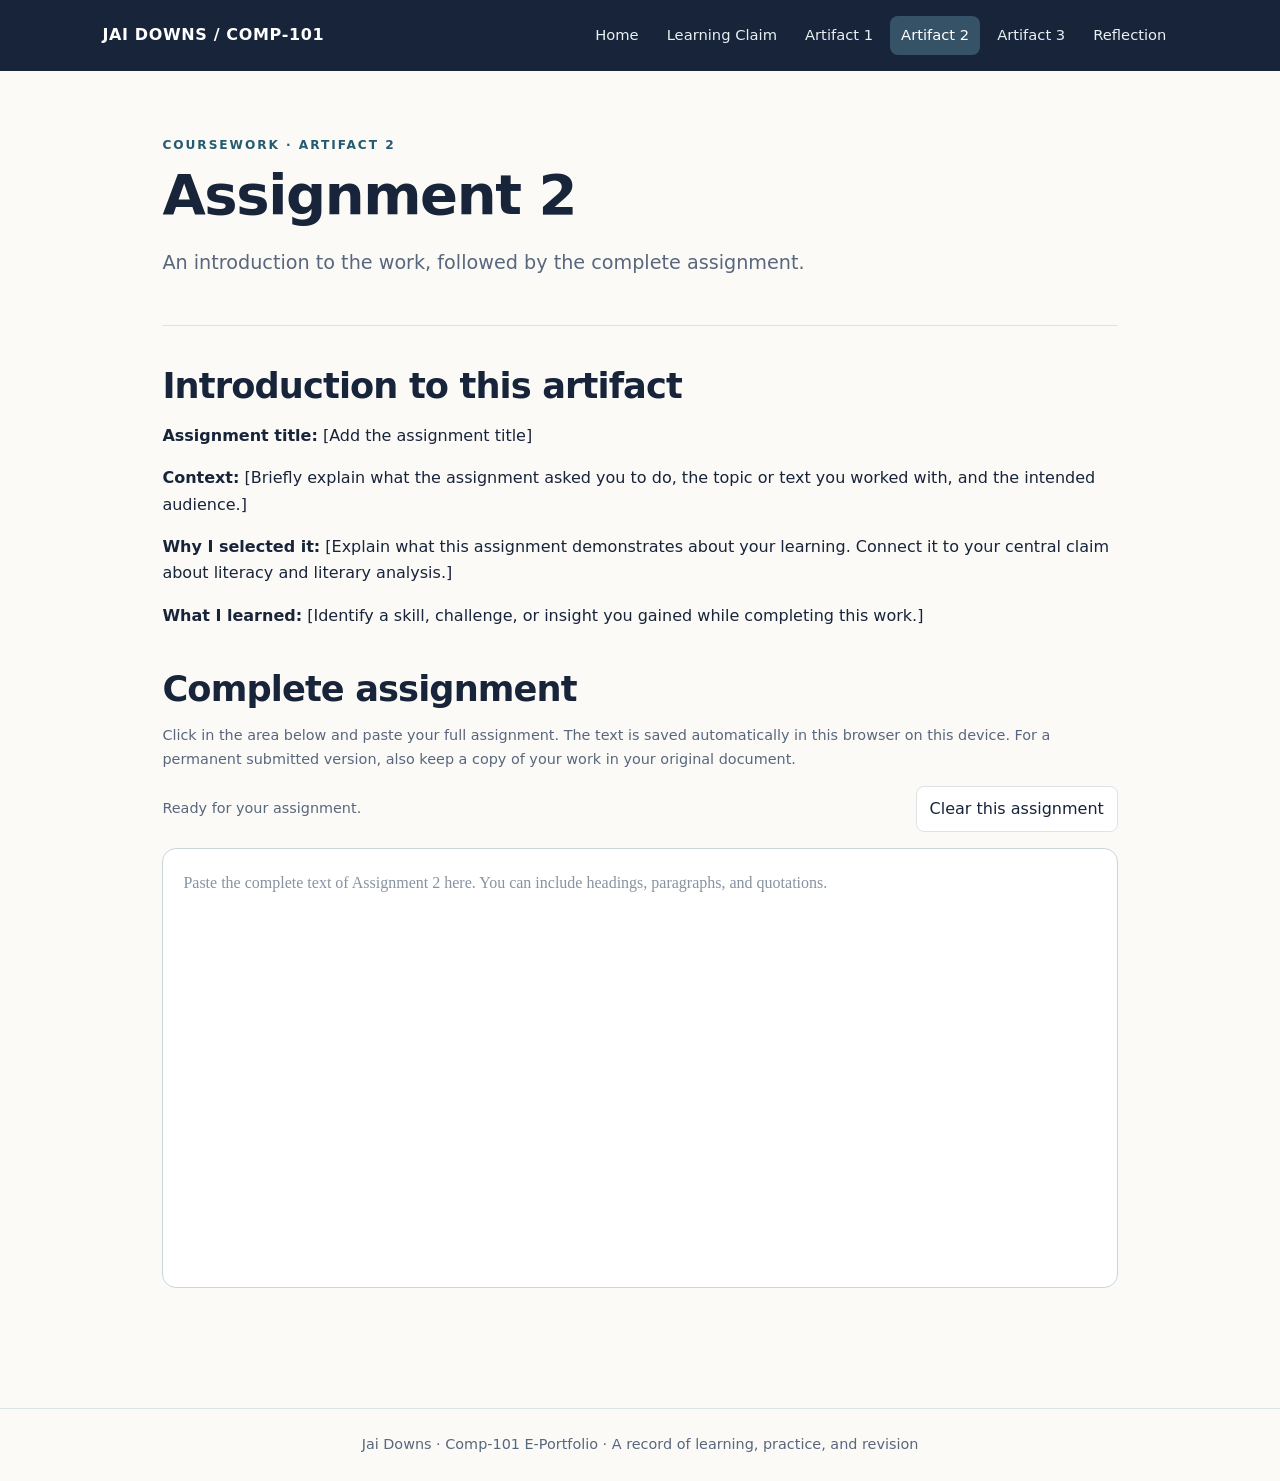
==== artifact2.html @ 9df4c360 "Add files via upload" ====
<!doctype html>
<html lang="en">
<head>
<meta charset="utf-8"><meta name="viewport" content="width=device-width, initial-scale=1">
<meta name="description" content="Jai Downs' Comp-101 learning portfolio">
<title>Assignment 2 | Jai Downs — Comp-101 E-Portfolio</title>
<link rel="stylesheet" href="styles.css">
<script defer src="portfolio.js"></script>
</head>
<body>
<a class="skip-link" href="#main">Skip to content</a>
<header><div class="nav-wrap"><a class="brand" href="index.html">JAI DOWNS / COMP-101</a><nav aria-label="Main navigation"><a href="index.html">Home</a><a href="claim.html">Learning Claim</a><a href="artifact1.html">Artifact 1</a><a href="artifact2.html" aria-current="page">Artifact 2</a><a href="artifact3.html">Artifact 3</a><a href="reflection.html">Reflection</a></nav></div></header>
<main id="main">
<div class="page-head"><div class="eyebrow">Coursework · Artifact 2</div><h1>Assignment 2</h1><p class="lead">An introduction to the work, followed by the complete assignment.</p></div>
<section class="section">
<h2>Introduction to this artifact</h2>
<p><strong>Assignment title:</strong> [Add the assignment title]</p>
<p><strong>Context:</strong> [Briefly explain what the assignment asked you to do, the topic or text you worked with, and the intended audience.]</p>
<p><strong>Why I selected it:</strong> [Explain what this assignment demonstrates about your learning. Connect it to your central claim about literacy and literary analysis.]</p>
<p><strong>What I learned:</strong> [Identify a skill, challenge, or insight you gained while completing this work.]</p>
</section>
<section class="section">
<h2>Complete assignment</h2>
<p class="note">Click in the area below and paste your full assignment. The text is saved automatically in this browser on this device. For a permanent submitted version, also keep a copy of your work in your original document.</p>
<div class="editor-tools"><span class="note" id="status-2" aria-live="polite">Ready for your assignment.</span><button class="small-button" type="button" data-clear="artifact2">Clear this assignment</button></div>
<div class="editor" contenteditable="true" role="textbox" aria-label="Paste the full text of assignment 2 here" aria-multiline="true" data-editor="artifact2" data-placeholder="Paste the complete text of Assignment 2 here. You can include headings, paragraphs, and quotations."></div>
</section>
</main>
<footer>Jai Downs · Comp-101 E-Portfolio · A record of learning, practice, and revision</footer>
</body></html>
---- styles.css ----
:root{
  --ink:#17243a; --muted:#58677d; --paper:#fbfaf7; --card:#ffffff;
  --accent:#245b70; --accent2:#d9e9e8; --line:#dce3e5; --warm:#f0e8dc;
  --shadow:0 14px 36px rgba(23,36,58,.08);
}
*{box-sizing:border-box}
html{scroll-behavior:smooth}
body{margin:0;background:var(--paper);color:var(--ink);font:16px/1.65 system-ui,-apple-system,BlinkMacSystemFont,"Segoe UI",sans-serif}
a{color:var(--accent)}
.skip-link{position:absolute;left:-9999px;top:auto}
.skip-link:focus{left:1rem;top:1rem;background:white;padding:.7rem;z-index:10}
header{background:var(--ink);color:white}
.nav-wrap{max-width:1120px;margin:auto;padding:1rem 1.4rem;display:flex;align-items:center;justify-content:space-between;gap:1rem;flex-wrap:wrap}
.brand{font-weight:800;letter-spacing:.04em;color:white;text-decoration:none}
nav{display:flex;gap:.35rem;flex-wrap:wrap}
nav a{color:#e8f0f2;text-decoration:none;padding:.45rem .7rem;border-radius:8px;font-size:.92rem}
nav a:hover,nav a[aria-current="page"]{background:#365267;color:white}
main{max-width:1000px;margin:0 auto;padding:3rem 1.4rem 5rem}
.eyebrow{text-transform:uppercase;letter-spacing:.16em;font-size:.76rem;font-weight:800;color:var(--accent)}
h1,h2,h3{line-height:1.16;letter-spacing:-.025em}
h1{font-size:clamp(2.4rem,6vw,4.7rem);margin:.5rem 0 1rem}
h2{font-size:clamp(1.55rem,3vw,2.2rem);margin:0 0 .8rem}
h3{font-size:1.15rem;margin:0 0 .55rem}
.lead{font-size:1.2rem;max-width:720px;color:var(--muted)}
.hero{padding:3.3rem 0 2.8rem}
.hero-panel{background:linear-gradient(135deg,var(--accent2),#f4eee5);border-radius:24px;padding:clamp(1.5rem,5vw,3.2rem);box-shadow:var(--shadow)}
.hero-panel p{max-width:690px}
.actions{display:flex;gap:.8rem;flex-wrap:wrap;margin-top:1.5rem}
.button{display:inline-block;background:var(--accent);color:white;text-decoration:none;padding:.75rem 1.1rem;border-radius:10px;font-weight:700}
.button.secondary{background:white;color:var(--accent);border:1px solid var(--line)}
.grid{display:grid;grid-template-columns:repeat(2,minmax(0,1fr));gap:1rem;margin:1.5rem 0}
.card{background:var(--card);border:1px solid var(--line);border-radius:16px;padding:1.35rem;box-shadow:var(--shadow)}
.card p{color:var(--muted);margin-bottom:0}
.section{margin:2.5rem 0}
.callout{border-left:4px solid var(--accent);background:#eef4f3;padding:1rem 1.2rem;border-radius:0 12px 12px 0}
.meta{color:var(--muted);font-size:.92rem}
.page-head{padding:1rem 0 1.7rem;border-bottom:1px solid var(--line);margin-bottom:2rem}
.page-head h1{font-size:clamp(2.1rem,5vw,3.5rem)}
.editor{width:100%;min-height:440px;background:white;border:1px solid #cbd6d9;border-radius:14px;padding:1.25rem;font:1rem/1.75 Georgia,serif;color:#263449;white-space:pre-wrap;overflow-wrap:anywhere;outline:none}
.editor:focus{border-color:var(--accent);box-shadow:0 0 0 3px rgba(36,91,112,.12)}
.editor:empty:before{content:attr(data-placeholder);color:#8793a1}
.editor-tools{display:flex;align-items:center;justify-content:space-between;gap:1rem;flex-wrap:wrap;margin:.75rem 0 1rem}
.small-button{border:1px solid var(--line);background:white;color:var(--ink);padding:.55rem .8rem;border-radius:8px;cursor:pointer;font:inherit}
.small-button:hover{border-color:var(--accent)}
.note{font-size:.9rem;color:var(--muted)}
.prompt-list{padding-left:1.2rem}
.prompt-list li{margin:.45rem 0}
footer{border-top:1px solid var(--line);padding:1.5rem;text-align:center;color:var(--muted);font-size:.9rem}
@media(max-width:680px){.grid{grid-template-columns:1fr}.nav-wrap{align-items:flex-start}nav{width:100%}nav a{font-size:.84rem;padding:.4rem .5rem}main{padding-top:2rem}}
@media print{header,footer,.editor-tools,.actions{display:none!important}body{background:white}.card,.hero-panel{box-shadow:none}}
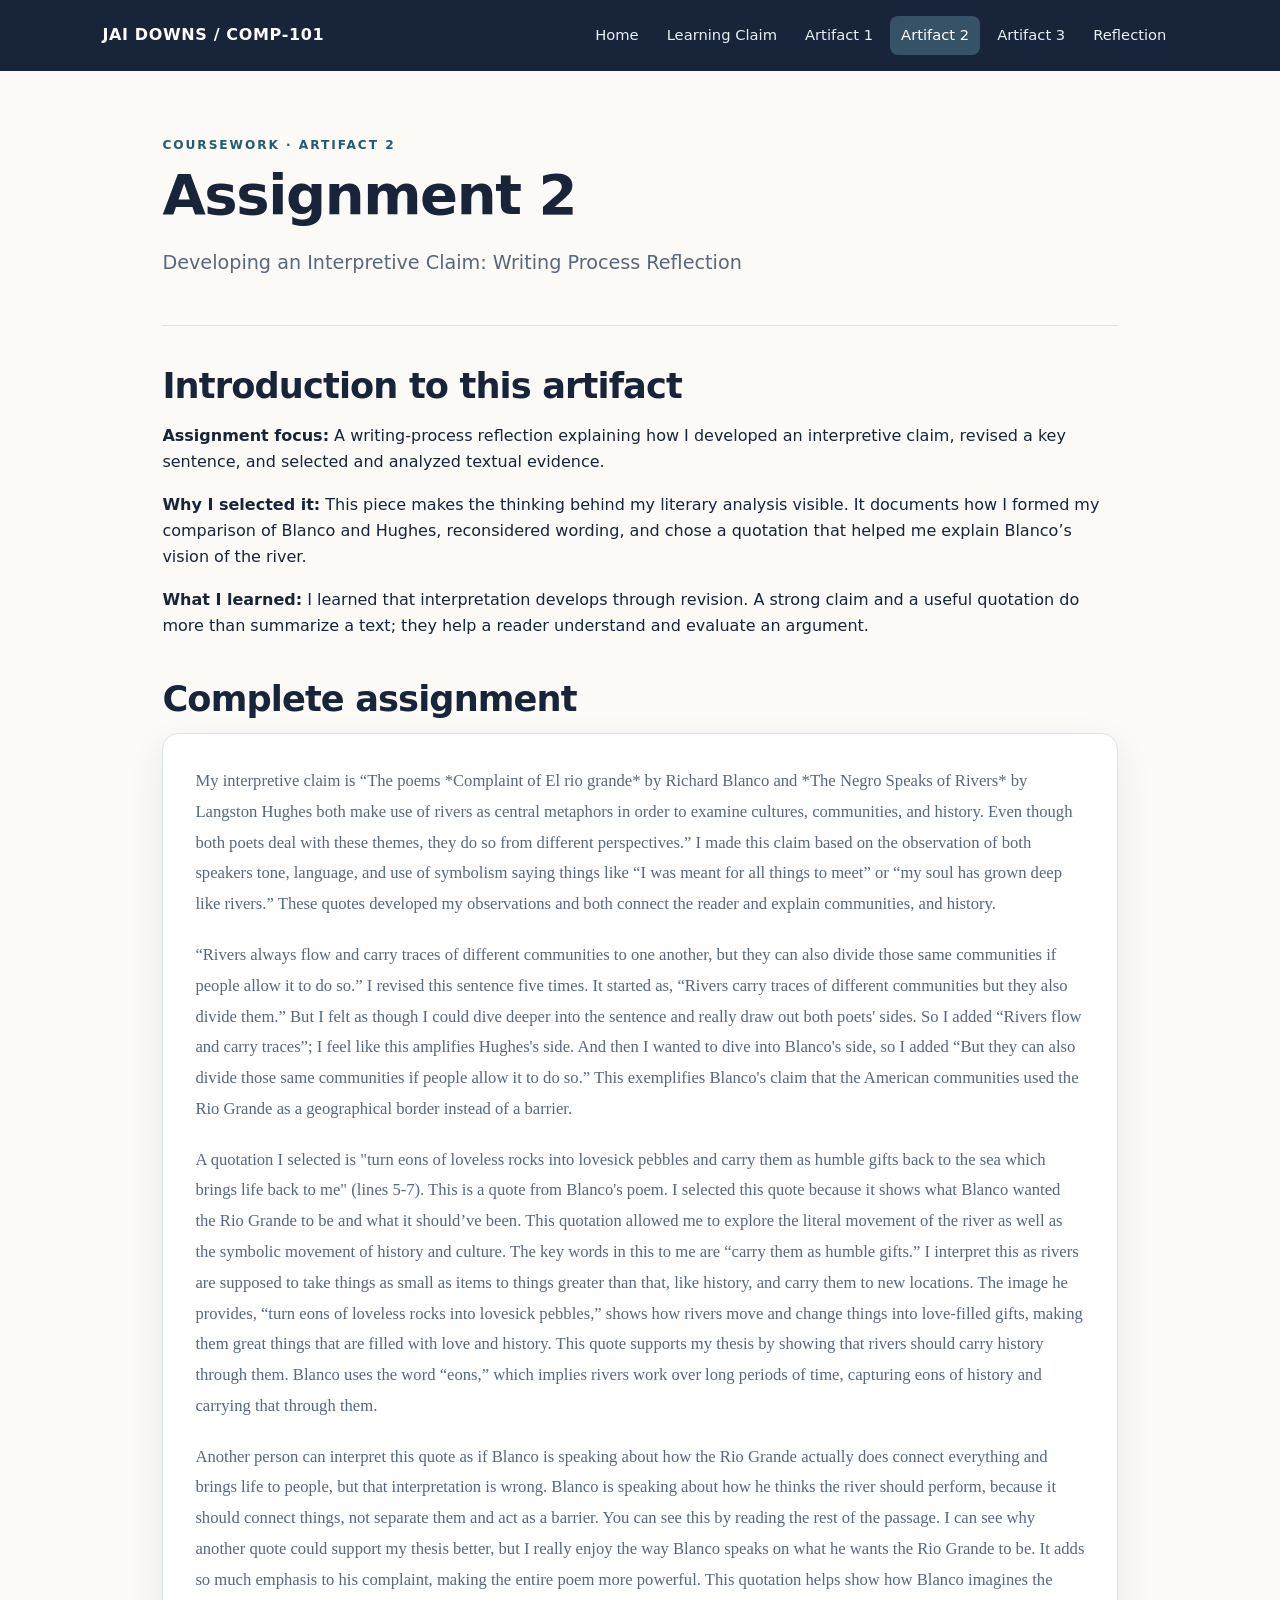
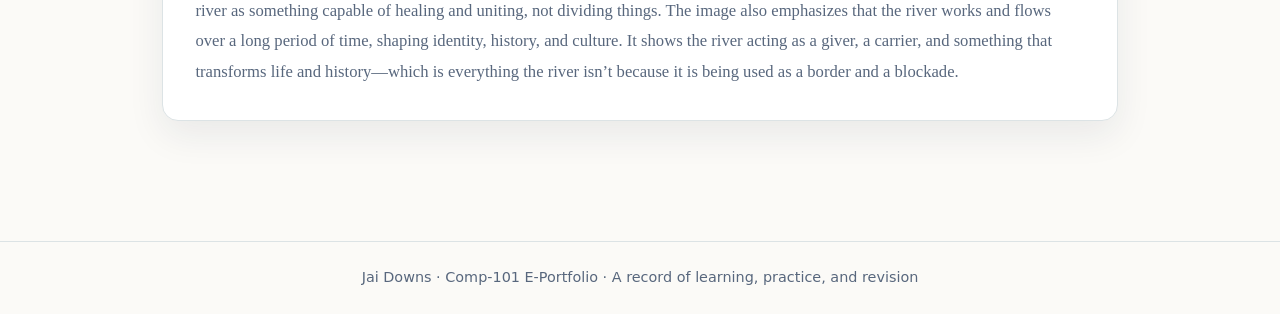
==== commit 68ca8fd6: "Add files via upload" ====
--- a/artifact2.html
+++ b/artifact2.html
@@ -5,26 +5,27 @@
 <meta name="description" content="Jai Downs' Comp-101 learning portfolio">
 <title>Assignment 2 | Jai Downs — Comp-101 E-Portfolio</title>
 <link rel="stylesheet" href="styles.css">
-<script defer src="portfolio.js"></script>
 </head>
 <body>
 <a class="skip-link" href="#main">Skip to content</a>
 <header><div class="nav-wrap"><a class="brand" href="index.html">JAI DOWNS / COMP-101</a><nav aria-label="Main navigation"><a href="index.html">Home</a><a href="claim.html">Learning Claim</a><a href="artifact1.html">Artifact 1</a><a href="artifact2.html" aria-current="page">Artifact 2</a><a href="artifact3.html">Artifact 3</a><a href="reflection.html">Reflection</a></nav></div></header>
 <main id="main">
-<div class="page-head"><div class="eyebrow">Coursework · Artifact 2</div><h1>Assignment 2</h1><p class="lead">An introduction to the work, followed by the complete assignment.</p></div>
+<div class="page-head"><div class="eyebrow">Coursework · Artifact 2</div><h1>Assignment 2</h1><p class="lead">Developing an Interpretive Claim: Writing Process Reflection</p></div>
 <section class="section">
 <h2>Introduction to this artifact</h2>
-<p><strong>Assignment title:</strong> [Add the assignment title]</p>
-<p><strong>Context:</strong> [Briefly explain what the assignment asked you to do, the topic or text you worked with, and the intended audience.]</p>
-<p><strong>Why I selected it:</strong> [Explain what this assignment demonstrates about your learning. Connect it to your central claim about literacy and literary analysis.]</p>
-<p><strong>What I learned:</strong> [Identify a skill, challenge, or insight you gained while completing this work.]</p>
+<p><strong>Assignment focus:</strong> A writing-process reflection explaining how I developed an interpretive claim, revised a key sentence, and selected and analyzed textual evidence.</p>
+<p><strong>Why I selected it:</strong> This piece makes the thinking behind my literary analysis visible. It documents how I formed my comparison of Blanco and Hughes, reconsidered wording, and chose a quotation that helped me explain Blanco’s vision of the river.</p>
+<p><strong>What I learned:</strong> I learned that interpretation develops through revision. A strong claim and a useful quotation do more than summarize a text; they help a reader understand and evaluate an argument.</p>
 </section>
 <section class="section">
 <h2>Complete assignment</h2>
-<p class="note">Click in the area below and paste your full assignment. The text is saved automatically in this browser on this device. For a permanent submitted version, also keep a copy of your work in your original document.</p>
-<div class="editor-tools"><span class="note" id="status-2" aria-live="polite">Ready for your assignment.</span><button class="small-button" type="button" data-clear="artifact2">Clear this assignment</button></div>
-<div class="editor" contenteditable="true" role="textbox" aria-label="Paste the full text of assignment 2 here" aria-multiline="true" data-editor="artifact2" data-placeholder="Paste the complete text of Assignment 2 here. You can include headings, paragraphs, and quotations."></div>
+<article class="card essay-content" aria-label="Full assignment text">
+<p>My interpretive claim is “The poems *Complaint of El rio grande* by Richard Blanco and *The Negro Speaks of Rivers* by Langston Hughes both make use of rivers as central metaphors in order to examine cultures, communities, and history. Even though both poets deal with these themes, they do so from different perspectives.” I made this claim based on the observation of both speakers tone, language, and use of symbolism saying things like “I was meant for all things to meet” or “my soul has grown deep like rivers.” These quotes developed my observations and both connect the reader and explain communities, and history.</p>
+<p>“Rivers always flow and carry traces of different communities to one another, but they can also divide those same communities if people allow it to do so.” I revised this sentence five times. It started as, “Rivers carry traces of different communities but they also divide them.” But I felt as though I could dive deeper into the sentence and really draw out both poets&#x27; sides. So I added “Rivers flow and carry traces”; I feel like this amplifies Hughes&#x27;s side. And then I wanted to dive into Blanco&#x27;s side, so I added “But they can also divide those same communities if people allow it to do so.” This exemplifies Blanco&#x27;s claim that the American communities used the Rio Grande as a geographical border instead of a barrier.</p>
+<p>A quotation I selected is &quot;turn eons of loveless rocks into lovesick pebbles and carry them as humble gifts back to the sea which brings life back to me&quot; (lines 5-7). This is a quote from Blanco&#x27;s poem. I selected this quote because it shows what Blanco wanted the Rio Grande to be and what it should’ve been. This quotation allowed me to explore the literal movement of the river as well as the symbolic movement of history and culture. The key words in this to me are “carry them as humble gifts.” I interpret this as rivers are supposed to take things as small as items to things greater than that, like history, and carry them to new locations. The image he provides, “turn eons of loveless rocks into lovesick pebbles,” shows how rivers move and change things into love-filled gifts, making them great things that are filled with love and history. This quote supports my thesis by showing that rivers should carry history through them. Blanco uses the word “eons,” which implies rivers work over long periods of time, capturing eons of history and carrying that through them.</p>
+<p>Another person can interpret this quote as if Blanco is speaking about how the Rio Grande actually does connect everything and brings life to people, but that interpretation is wrong. Blanco is speaking about how he thinks the river should perform, because it should connect things, not separate them and act as a barrier. You can see this by reading the rest of the passage. I can see why another quote could support my thesis better, but I really enjoy the way Blanco speaks on what he wants the Rio Grande to be. It adds so much emphasis to his complaint, making the entire poem more powerful. This quotation helps show how Blanco imagines the river as something capable of healing and uniting, not dividing things. The image also emphasizes that the river works and flows over a long period of time, shaping identity, history, and culture. It shows the river acting as a giver, a carrier, and something that transforms life and history—which is everything the river isn’t because it is being used as a border and a blockade.</p>
+</article>
 </section>
 </main>
 <footer>Jai Downs · Comp-101 E-Portfolio · A record of learning, practice, and revision</footer>
-</body></html>
+</body></html>
--- a/styles.css
+++ b/styles.css
@@ -48,3 +48,8 @@
 footer{border-top:1px solid var(--line);padding:1.5rem;text-align:center;color:var(--muted);font-size:.9rem}
 @media(max-width:680px){.grid{grid-template-columns:1fr}.nav-wrap{align-items:flex-start}nav{width:100%}nav a{font-size:.84rem;padding:.4rem .5rem}main{padding-top:2rem}}
 @media print{header,footer,.editor-tools,.actions{display:none!important}body{background:white}.card,.hero-panel{box-shadow:none}}
+
+/* Readable, full-length coursework display */
+.essay-content{max-width:100%;padding:clamp(1.2rem,3vw,2rem);font:1.04rem/1.85 Georgia,"Times New Roman",serif;color:#263449}
+.essay-content p{margin:0 0 1.25rem}
+.essay-content p:last-child{margin-bottom:0}
